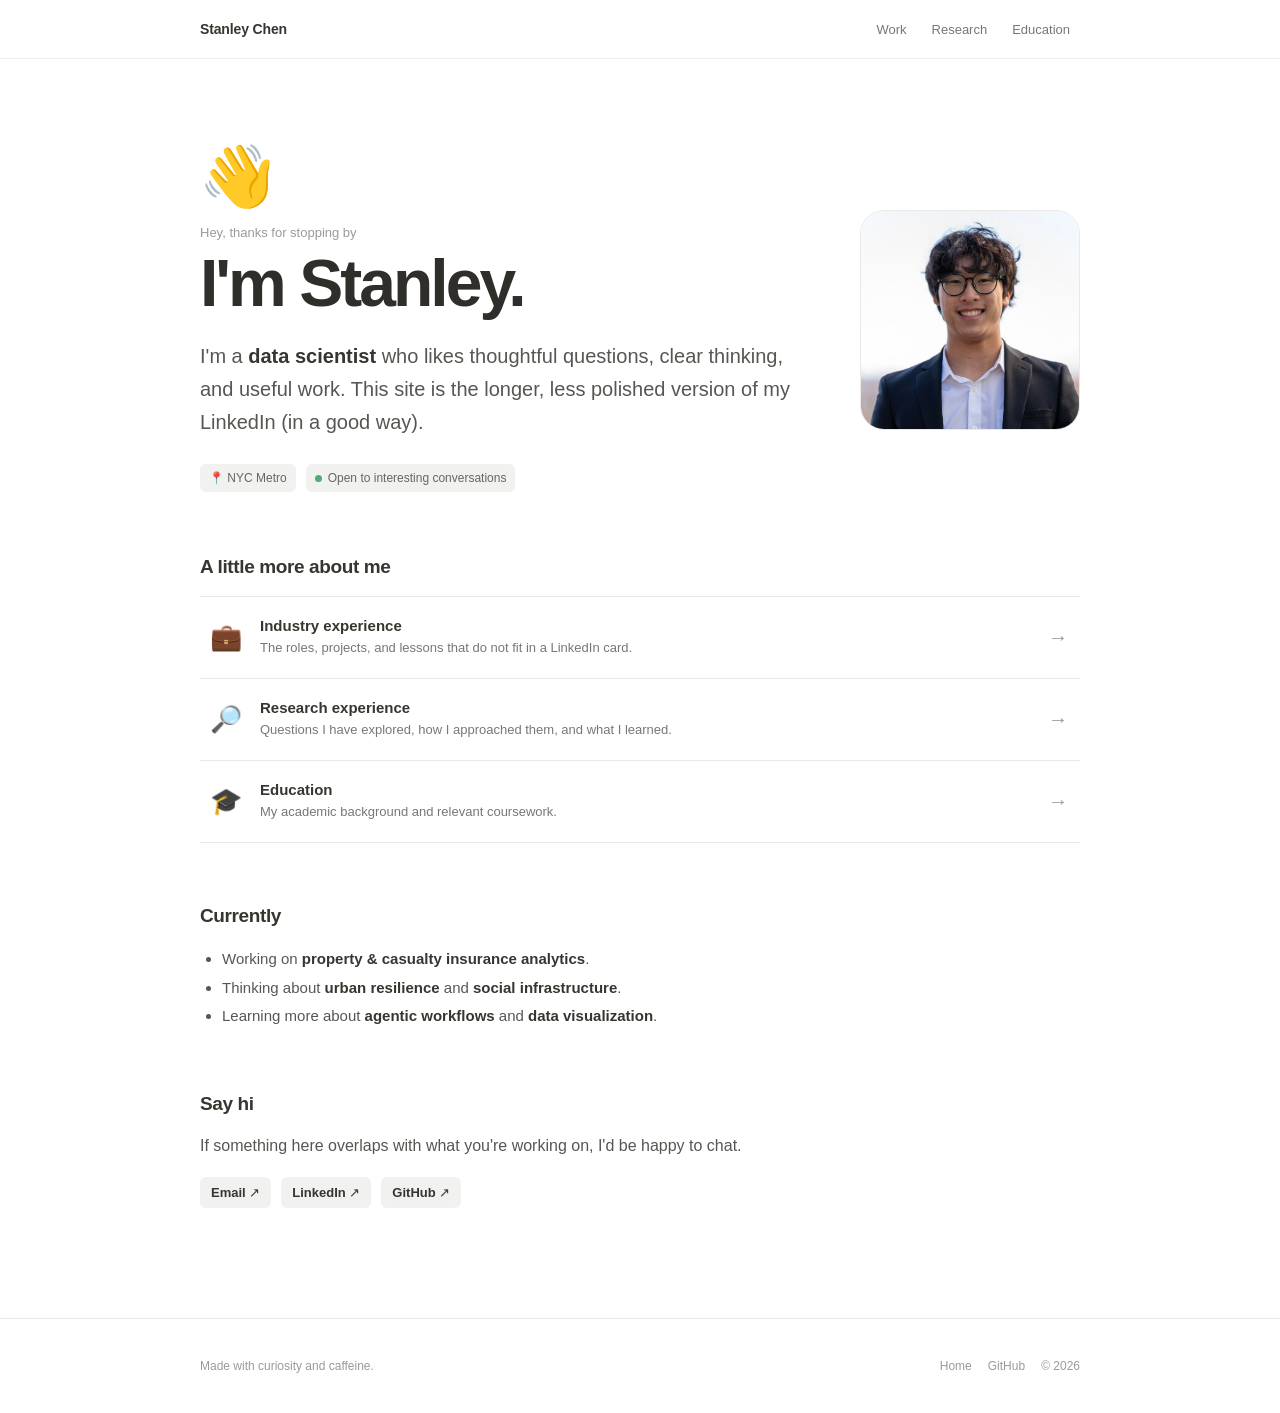
==== index.html @ 9d29af33 "Populate experience pages from CV" ====
<!doctype html>
<html lang="en">
  <head>
    <meta charset="utf-8">
    <meta name="viewport" content="width=device-width, initial-scale=1">
    <title>Stanley Chen</title>
    <meta name="description" content="The longer version of my LinkedIn: industry experience, research, education, and the context behind the highlights.">
    <meta name="robots" content="noindex, nofollow">
    <meta property="og:title" content="Stanley Chen">
    <meta property="og:description" content="Industry experience, research, education, and the context behind the highlights.">
    <meta property="og:type" content="website">
    <meta property="og:url" content="https://stanleychenusa.github.io/">
    <meta name="twitter:card" content="summary">
    <link rel="canonical" href="https://stanleychenusa.github.io/">
    <link rel="icon" href="/favicon-avatar-square.png" type="image/png">
    <link rel="stylesheet" href="/styles.css">
  </head>
  <body>
    <header class="site-header">
      <div class="page-frame header-inner">
        <a class="wordmark" href="/" aria-label="Stanley Chen, homepage">
          <span class="name">Stanley Chen</span>
        </a>
        <nav class="site-nav" aria-label="Primary navigation">
          <a href="/industry/">Work</a>
          <a href="/research/">Research</a>
          <a href="/education/">Education</a>
        </nav>
      </div>
    </header>

    <main class="doc-page page-frame">
      <section class="doc-hero home-hero" aria-labelledby="home-heading">
        <div class="home-hero-copy">
          <div class="page-emoji" aria-hidden="true">👋</div>
          <p class="doc-kicker">Hey, thanks for stopping by</p>
          <h1 id="home-heading">I'm Stanley.</h1>
          <p class="doc-lede">
            I'm a <strong>data scientist</strong> who likes thoughtful questions,
            clear thinking, and useful work. This site is the longer, less polished
            version of my LinkedIn (in a good way).
          </p>
          <div class="quick-facts" aria-label="Quick facts">
            <span>📍 NYC Metro</span>
            <span class="status-dot">Open to interesting conversations</span>
          </div>
        </div>
        <img class="profile-photo" src="/profile.jpg" alt="Portrait of Stanley Chen" width="440" height="440" fetchpriority="high">
      </section>

      <section class="doc-section" aria-labelledby="explore-heading">
        <h2 id="explore-heading">A little more about me</h2>
        <div class="page-list">
          <a class="page-list-item" href="/industry/">
            <span class="list-emoji" aria-hidden="true">💼</span>
            <span class="list-copy">
              <strong>Industry experience</strong>
              <small>The roles, projects, and lessons that do not fit in a LinkedIn card.</small>
            </span>
            <span class="arrow" aria-hidden="true">→</span>
          </a>
          <a class="page-list-item" href="/research/">
            <span class="list-emoji" aria-hidden="true">🔎</span>
            <span class="list-copy">
              <strong>Research experience</strong>
              <small>Questions I have explored, how I approached them, and what I learned.</small>
            </span>
            <span class="arrow" aria-hidden="true">→</span>
          </a>
          <a class="page-list-item" href="/education/">
            <span class="list-emoji" aria-hidden="true">🎓</span>
            <span class="list-copy">
              <strong>Education</strong>
              <small>My academic background and relevant coursework.</small>
            </span>
            <span class="arrow" aria-hidden="true">→</span>
          </a>
        </div>
      </section>

      <section class="doc-section currently" aria-labelledby="currently-heading">
        <h2 id="currently-heading">Currently</h2>
        <ul>
          <li>Working on <strong>property &amp; casualty insurance analytics</strong>.</li>
          <li>Thinking about <strong>urban resilience</strong> and <strong>social infrastructure</strong>.</li>
          <li>Learning more about <strong>agentic workflows</strong> and <strong>data visualization</strong>.</li>
        </ul>
      </section>

      <section class="doc-section say-hi" aria-labelledby="contact-heading">
        <h2 id="contact-heading">Say hi</h2>
        <p>If something here overlaps with what you're working on, I'd be happy to chat.</p>
        <div class="contact-links">
          <a href="mailto:syc33@cornell.edu">Email ↗</a>
          <a href="https://www.linkedin.com/in/stanleychenusa/" target="_blank" rel="noreferrer">LinkedIn ↗</a>
          <a href="https://github.com/stanleychenusa" target="_blank" rel="noreferrer">GitHub ↗</a>
        </div>
      </section>
    </main>

    <footer class="site-footer">
      <div class="page-frame footer-inner">
        <p>Made with curiosity and caffeine.</p>
        <div class="footer-links">
          <a href="/">Home</a>
          <a href="https://github.com/stanleychenusa">GitHub</a>
          <span>© 2026</span>
        </div>
      </div>
    </footer>
  </body>
</html>
---- styles.css ----
:root {
  color-scheme: light;
  --ink: #37352f;
  --muted: #787774;
  --faint: #9b9a97;
  --line: #e9e9e7;
  --surface: #f7f7f5;
  --surface-strong: #f1f1ef;
  --link: #315c9b;
  --page: #ffffff;
}

* {
  box-sizing: border-box;
}

html {
  scroll-behavior: smooth;
}

body {
  margin: 0;
  background: var(--page);
  color: var(--ink);
  font-family: ui-sans-serif, -apple-system, BlinkMacSystemFont, "Segoe UI", sans-serif;
  -webkit-font-smoothing: antialiased;
}

a {
  color: inherit;
  text-decoration: none;
}

a:focus-visible {
  outline: 2px solid #5b8def;
  outline-offset: 4px;
  border-radius: 4px;
}

::selection {
  background: #d9e8ff;
}

.page-frame {
  width: min(880px, calc(100% - 48px));
  margin-inline: auto;
}

.site-header {
  position: sticky;
  top: 0;
  z-index: 10;
  border-bottom: 1px solid #eeeeec;
  background: rgb(255 255 255 / 92%);
  backdrop-filter: blur(12px);
}

.header-inner {
  min-height: 58px;
  display: flex;
  align-items: center;
  justify-content: space-between;
  gap: 24px;
}

.wordmark {
  display: inline-flex;
  align-items: center;
  gap: 9px;
  font-size: 14px;
  font-weight: 650;
  letter-spacing: -0.01em;
}

.site-nav {
  display: flex;
  align-items: center;
  gap: 5px;
}

.site-nav a {
  padding: 6px 10px;
  border-radius: 6px;
  color: var(--muted);
  font-size: 13px;
  font-weight: 500;
  transition: background 140ms ease, color 140ms ease;
}

.site-nav a:hover,
.site-nav a[aria-current="page"] {
  background: var(--surface-strong);
  color: var(--ink);
}

.doc-page {
  padding-block: 88px 110px;
}

.doc-hero,
.inner-hero {
  max-width: 760px;
}

.home-hero {
  max-width: none;
  display: grid;
  grid-template-columns: minmax(0, 1fr) 220px;
  align-items: center;
  gap: 48px;
}

.home-hero-copy {
  min-width: 0;
}

.profile-photo {
  display: block;
  width: 220px;
  height: 220px;
  aspect-ratio: 1;
  border: 1px solid var(--line);
  border-radius: 24px;
  object-fit: cover;
  object-position: 50% 43%;
}

.page-emoji {
  margin-bottom: 18px;
  font-size: 60px;
  line-height: 1;
}

.doc-kicker {
  margin: 0 0 9px;
  color: var(--faint);
  font-size: 13px;
}

.doc-hero h1,
.inner-hero h1 {
  margin: 0;
  color: #2f2e2b;
  font-size: clamp(42px, 7vw, 66px);
  font-weight: 720;
  letter-spacing: -0.045em;
  line-height: 1.05;
}

.doc-lede,
.inner-hero > p:last-child {
  max-width: 700px;
  margin: 22px 0 0;
  color: #575652;
  font-size: clamp(17px, 2.2vw, 20px);
  line-height: 1.65;
}

.doc-lede strong {
  color: var(--ink);
  font-weight: 650;
}

.quick-facts {
  display: flex;
  flex-wrap: wrap;
  align-items: center;
  gap: 10px;
  margin-top: 25px;
}

.quick-facts span {
  display: inline-flex;
  align-items: center;
  gap: 6px;
  min-height: 28px;
  padding-inline: 9px;
  border-radius: 6px;
  background: var(--surface-strong);
  color: #676663;
  font-size: 12px;
}

.status-dot::before {
  content: "";
  width: 7px;
  height: 7px;
  border-radius: 50%;
  background: #4dab74;
}

.doc-callout,
.starter-note {
  display: grid;
  grid-template-columns: auto 1fr;
  gap: 13px;
  padding: 18px 20px;
  border-radius: 5px;
  background: var(--surface);
  color: #575652;
  font-size: 14px;
  line-height: 1.6;
}

.doc-callout {
  margin-block: 58px 64px;
}

.doc-callout .callout-icon,
.starter-note .callout-icon {
  font-size: 20px;
}

.doc-callout strong,
.starter-note strong {
  color: var(--ink);
}

.doc-callout p,
.starter-note p {
  margin: 2px 0 0;
}

.doc-section + .doc-section {
  margin-top: 62px;
}

.doc-hero + .doc-section {
  margin-top: 64px;
}

.doc-section h2 {
  margin: 0 0 18px;
  font-size: 19px;
  font-weight: 650;
  letter-spacing: -0.02em;
}

.page-list {
  border-top: 1px solid var(--line);
}

.page-list-item {
  display: grid;
  grid-template-columns: 38px 1fr 22px;
  align-items: center;
  gap: 12px;
  min-height: 82px;
  padding: 14px 10px;
  border-bottom: 1px solid var(--line);
  transition: background 140ms ease;
}

.page-list-item:hover {
  background: var(--surface);
}

.list-emoji {
  font-size: 26px;
}

.list-copy {
  display: grid;
  gap: 5px;
}

.list-copy strong {
  font-size: 15px;
  font-weight: 620;
}

.list-copy small {
  color: var(--muted);
  font-size: 13px;
  line-height: 1.45;
}

.arrow {
  color: var(--faint);
  font-size: 20px;
  transition: transform 140ms ease;
}

.page-list-item:hover .arrow,
.page-turn a:hover .arrow {
  transform: translateX(3px);
}

.currently ul {
  margin: 0;
  padding-left: 22px;
  color: #575652;
  font-size: 15px;
  line-height: 1.9;
}

.currently strong {
  color: var(--ink);
  font-weight: 600;
}

.say-hi p {
  max-width: 580px;
  margin: 0 0 18px;
  color: #575652;
  line-height: 1.65;
}

.contact-links {
  display: flex;
  flex-wrap: wrap;
  gap: 10px;
}

.contact-links a {
  display: inline-flex;
  align-items: center;
  gap: 7px;
  padding: 8px 11px;
  border-radius: 6px;
  background: var(--surface-strong);
  color: var(--ink);
  font-size: 13px;
  font-weight: 550;
}

.contact-links a:hover {
  background: #e8e8e5;
}

.breadcrumb-link {
  display: inline-flex;
  align-items: center;
  gap: 7px;
  margin-bottom: 54px;
  color: var(--muted);
  font-size: 14px;
}

.breadcrumb-link:hover {
  color: var(--ink);
}

.inner-hero {
  margin-bottom: 48px;
}

.starter-note {
  margin-bottom: 64px;
}

.experience-list {
  border-top: 1px solid var(--line);
}

.experience-entry {
  padding-block: 36px 40px;
  border-bottom: 1px solid var(--line);
}

.entry-heading {
  display: grid;
  grid-template-columns: minmax(0, 1fr) auto;
  align-items: start;
  gap: 24px;
}

.entry-organization {
  margin: 0 0 7px;
  color: var(--muted);
  font-size: 13px;
  line-height: 1.4;
}

.entry-heading h2 {
  margin: 0;
  font-size: clamp(20px, 3vw, 25px);
  font-weight: 660;
  letter-spacing: -0.025em;
  line-height: 1.25;
}

.entry-period {
  padding: 5px 8px;
  border-radius: 5px;
  background: var(--surface-strong);
  color: #676663;
  font-size: 11px;
  white-space: nowrap;
}

.entry-summary {
  max-width: 700px;
  margin: 18px 0 0;
  color: #575652;
  font-size: 15px;
  line-height: 1.7;
}

.course-label {
  margin: 20px 0 0;
  color: var(--muted);
  font-size: 12px;
  font-weight: 600;
  text-transform: uppercase;
  letter-spacing: 0.06em;
}

.entry-details {
  max-width: 710px;
  margin: 16px 0 0;
  padding-left: 21px;
  color: #676663;
  font-size: 14px;
  line-height: 1.75;
}

.entry-details li + li {
  margin-top: 7px;
}

.entry-tags {
  display: flex;
  flex-wrap: wrap;
  gap: 7px;
  margin-top: 20px;
}

.entry-tags span {
  padding: 4px 7px;
  border-radius: 4px;
  background: #f0f3f7;
  color: #536579;
  font-size: 11px;
}

.page-turn {
  margin-top: 72px;
}

.page-turn a {
  display: flex;
  align-items: center;
  justify-content: space-between;
  gap: 20px;
  padding: 20px;
  border: 1px solid var(--line);
  border-radius: 7px;
  font-size: 16px;
  font-weight: 620;
  transition: background 140ms ease;
}

.page-turn a:hover {
  background: var(--surface);
}

.page-turn span:first-child {
  display: grid;
  gap: 3px;
}

.page-turn small {
  color: var(--faint);
  font-size: 11px;
  font-weight: 500;
  text-transform: uppercase;
  letter-spacing: 0.08em;
}

.site-footer {
  border-top: 1px solid var(--line);
}

.footer-inner {
  min-height: 94px;
  display: flex;
  align-items: center;
  justify-content: space-between;
  gap: 24px;
  color: var(--faint);
  font-size: 12px;
}

.footer-inner p {
  margin: 0;
}

.footer-links {
  display: flex;
  align-items: center;
  gap: 16px;
}

.footer-links a:hover {
  color: var(--ink);
}

@media (max-width: 760px) {
  .home-hero {
    grid-template-columns: 1fr;
    gap: 32px;
  }

  .profile-photo {
    width: 168px;
    height: 168px;
    border-radius: 20px;
  }
}

@media (max-width: 640px) {
  .page-frame {
    width: min(100% - 32px, 880px);
  }

  .header-inner {
    min-height: 54px;
  }

  .site-nav {
    gap: 0;
  }

  .site-nav a {
    padding-inline: 8px;
    font-size: 12px;
  }

  .doc-page {
    padding-block: 64px 82px;
  }

  .page-emoji {
    font-size: 50px;
  }

  .doc-callout {
    margin-block: 44px 52px;
  }

  .entry-heading {
    grid-template-columns: 1fr;
    gap: 12px;
  }

  .entry-period {
    justify-self: start;
  }

  .footer-inner {
    align-items: flex-start;
    flex-direction: column;
    justify-content: center;
    gap: 10px;
    padding-block: 24px;
  }
}

@media (prefers-reduced-motion: reduce) {
  *,
  *::before,
  *::after {
    scroll-behavior: auto !important;
    transition: none !important;
  }
}
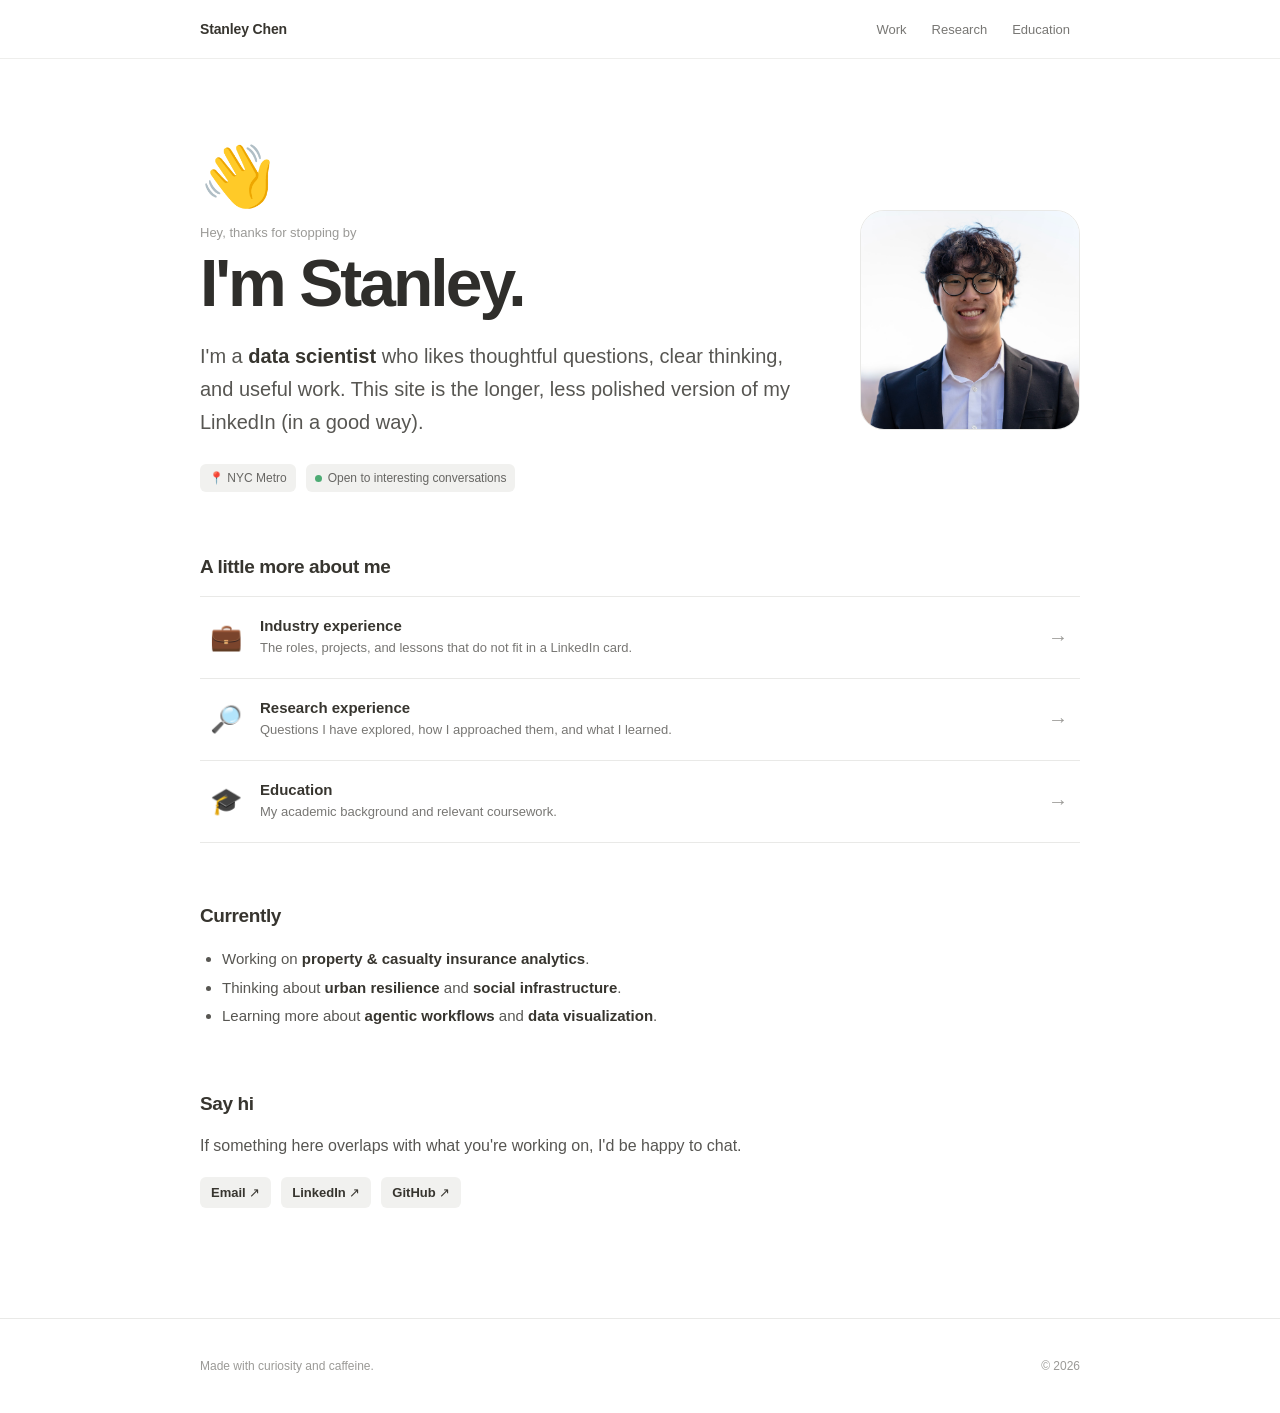
==== commit 072f4a06: "Simplify site footer" ====
--- a/index.html
+++ b/index.html
@@ -12,7 +12,7 @@
     <meta property="og:url" content="https://stanleychenusa.github.io/">
     <meta name="twitter:card" content="summary">
     <link rel="canonical" href="https://stanleychenusa.github.io/">
-    <link rel="icon" href="/favicon-avatar-square.png" type="image/png">
+    <link rel="icon" href="/favicon-avatar-transparent.png" type="image/png">
     <link rel="stylesheet" href="/styles.css">
   </head>
   <body>
@@ -101,11 +101,7 @@
     <footer class="site-footer">
       <div class="page-frame footer-inner">
         <p>Made with curiosity and caffeine.</p>
-        <div class="footer-links">
-          <a href="/">Home</a>
-          <a href="https://github.com/stanleychenusa">GitHub</a>
-          <span>© 2026</span>
-        </div>
+        <span>© 2026</span>
       </div>
     </footer>
   </body>
--- a/styles.css
+++ b/styles.css
@@ -486,16 +486,6 @@
   margin: 0;
 }
 
-.footer-links {
-  display: flex;
-  align-items: center;
-  gap: 16px;
-}
-
-.footer-links a:hover {
-  color: var(--ink);
-}
-
 @media (max-width: 760px) {
   .home-hero {
     grid-template-columns: 1fr;
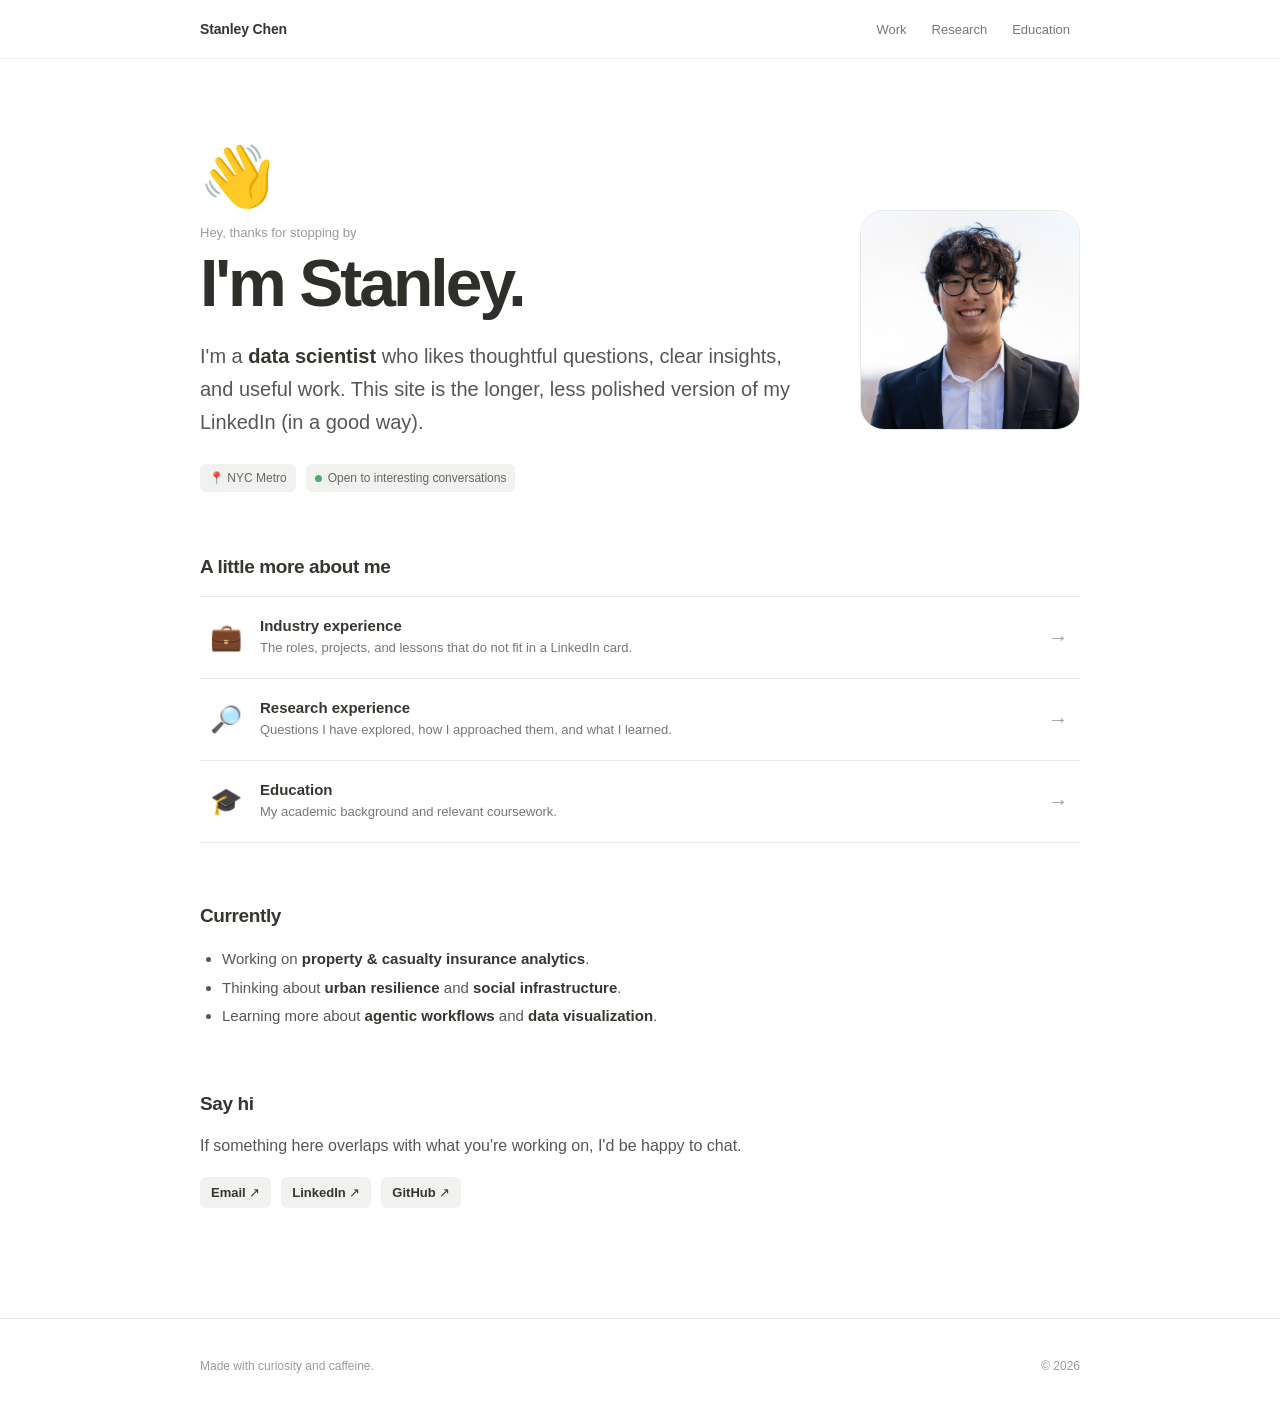
==== commit f54976d0: "Open site links in new tabs" ====
--- a/index.html
+++ b/index.html
@@ -3,6 +3,7 @@
   <head>
     <meta charset="utf-8">
     <meta name="viewport" content="width=device-width, initial-scale=1">
+    <base target="_blank">
     <title>Stanley Chen</title>
     <meta name="description" content="The longer version of my LinkedIn: industry experience, research, education, and the context behind the highlights.">
     <meta name="robots" content="noindex, nofollow">
@@ -37,7 +38,7 @@
           <h1 id="home-heading">I'm Stanley.</h1>
           <p class="doc-lede">
             I'm a <strong>data scientist</strong> who likes thoughtful questions,
-            clear thinking, and useful work. This site is the longer, less polished
+            clear insights, and useful work. This site is the longer, less polished
             version of my LinkedIn (in a good way).
           </p>
           <div class="quick-facts" aria-label="Quick facts">
--- a/styles.css
+++ b/styles.css
@@ -148,12 +148,32 @@
 }
 
 .doc-lede,
-.inner-hero > p:last-child {
+.inner-hero > p:last-child:not(.education-personal-note),
+.inner-hero > .education-intro {
   max-width: 700px;
   margin: 22px 0 0;
   color: #575652;
   font-size: clamp(17px, 2.2vw, 20px);
   line-height: 1.65;
+}
+
+.education-personal-note {
+  max-width: 700px;
+  margin: 13px 0 0;
+  color: #676663;
+  font-size: 14px;
+  line-height: 1.7;
+}
+
+.education-personal-note a {
+  color: var(--link);
+  text-decoration: underline;
+  text-decoration-color: #b7cae5;
+  text-underline-offset: 3px;
+}
+
+.education-personal-note a:hover {
+  text-decoration-color: currentColor;
 }
 
 .doc-lede strong {
@@ -365,6 +385,21 @@
   gap: 24px;
 }
 
+.entry-identity {
+  display: flex;
+  align-items: center;
+  min-width: 0;
+  gap: 12px;
+}
+
+.school-logo {
+  display: block;
+  flex: 0 0 40px;
+  width: 40px;
+  height: 40px;
+  object-fit: contain;
+}
+
 .entry-organization {
   margin: 0 0 7px;
   color: var(--muted);
@@ -395,6 +430,33 @@
   color: #575652;
   font-size: 15px;
   line-height: 1.7;
+}
+
+.degree-notes {
+  max-width: 700px;
+  margin: 18px 0 0;
+  color: #575652;
+  font-size: 15px;
+  line-height: 1.7;
+}
+
+.degree-notes p {
+  margin: 0;
+}
+
+.degree-notes p + p {
+  margin-top: 7px;
+}
+
+.degree-notes a {
+  color: var(--link);
+  text-decoration: underline;
+  text-decoration-color: #b7cae5;
+  text-underline-offset: 3px;
+}
+
+.degree-notes a:hover {
+  text-decoration-color: currentColor;
 }
 
 .course-label {
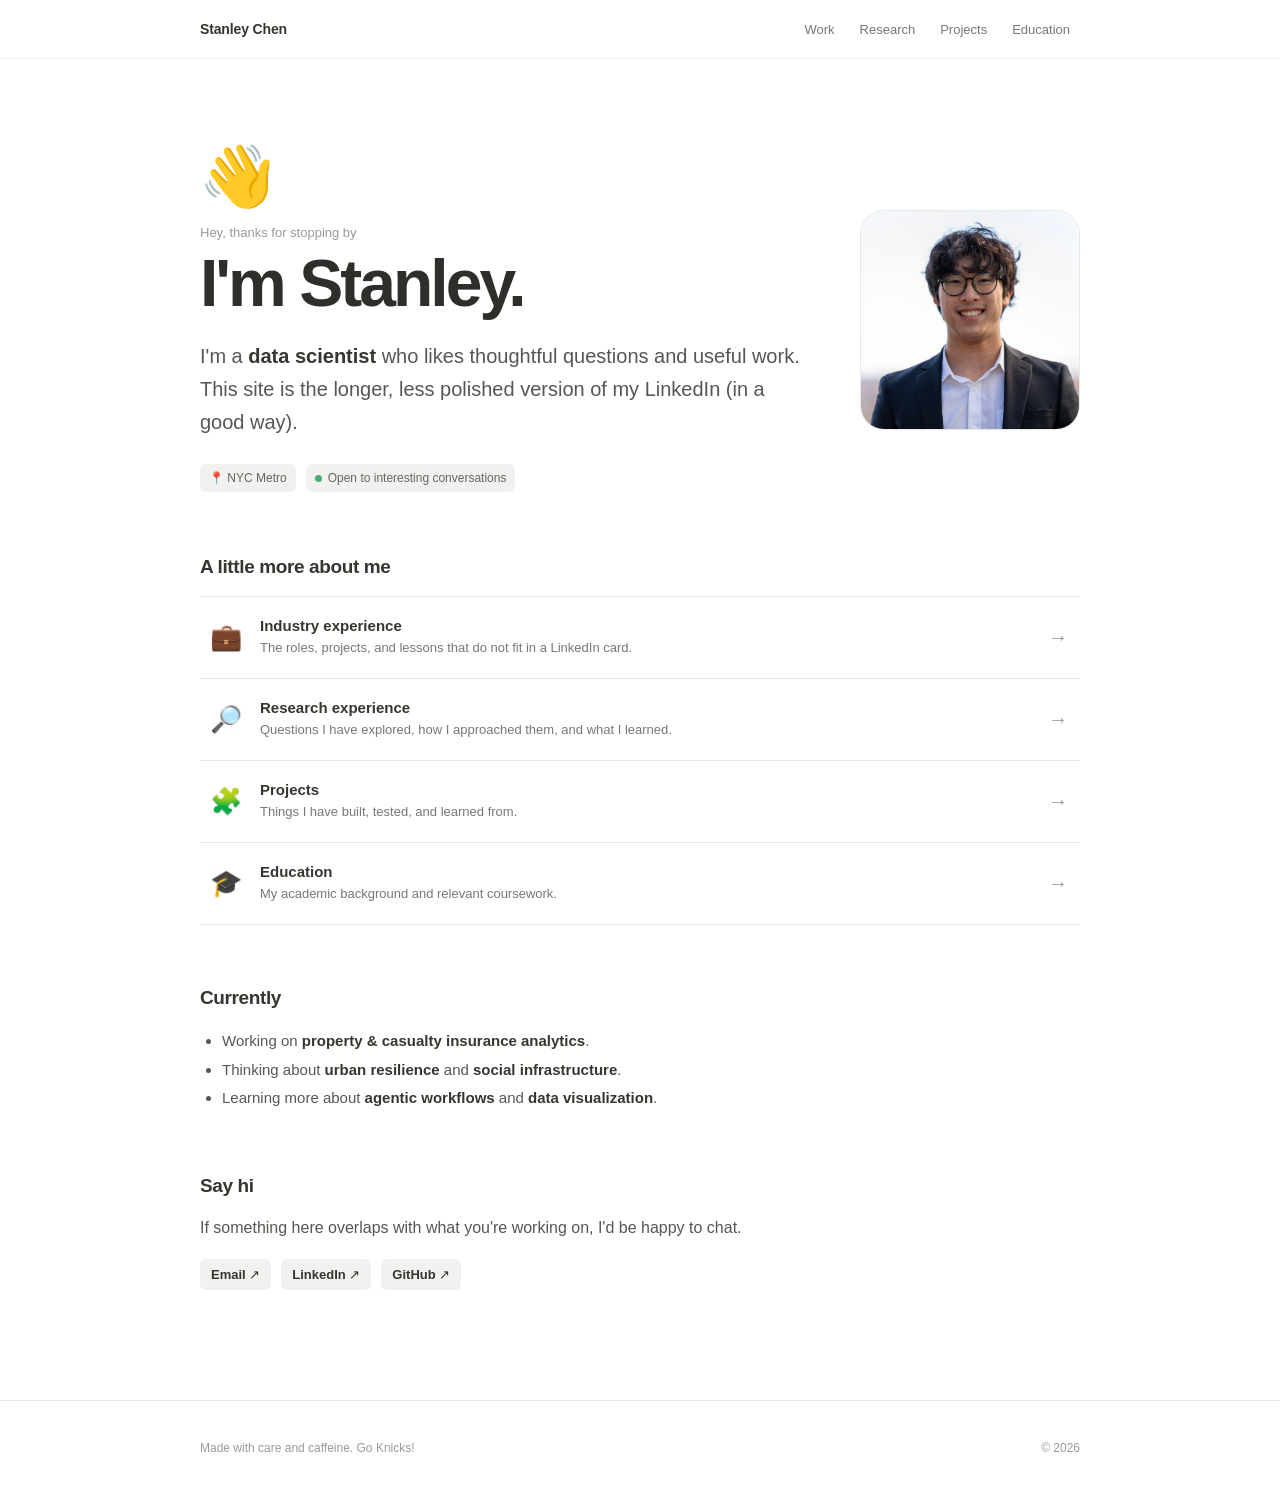
==== commit 0b394f86: "Add projects page and refine site navigation" ====
--- a/index.html
+++ b/index.html
@@ -3,7 +3,6 @@
   <head>
     <meta charset="utf-8">
     <meta name="viewport" content="width=device-width, initial-scale=1">
-    <base target="_blank">
     <title>Stanley Chen</title>
     <meta name="description" content="The longer version of my LinkedIn: industry experience, research, education, and the context behind the highlights.">
     <meta name="robots" content="noindex, nofollow">
@@ -25,6 +24,7 @@
         <nav class="site-nav" aria-label="Primary navigation">
           <a href="/industry/">Work</a>
           <a href="/research/">Research</a>
+          <a href="/projects/">Projects</a>
           <a href="/education/">Education</a>
         </nav>
       </div>
@@ -37,8 +37,8 @@
           <p class="doc-kicker">Hey, thanks for stopping by</p>
           <h1 id="home-heading">I'm Stanley.</h1>
           <p class="doc-lede">
-            I'm a <strong>data scientist</strong> who likes thoughtful questions,
-            clear insights, and useful work. This site is the longer, less polished
+            I'm a <strong>data scientist</strong> who likes thoughtful questions and useful work.
+            This site is the longer, less polished
             version of my LinkedIn (in a good way).
           </p>
           <div class="quick-facts" aria-label="Quick facts">
@@ -68,6 +68,14 @@
             </span>
             <span class="arrow" aria-hidden="true">→</span>
           </a>
+          <a class="page-list-item" href="/projects/">
+            <span class="list-emoji" aria-hidden="true">🧩</span>
+            <span class="list-copy">
+              <strong>Projects</strong>
+              <small>Things I have built, tested, and learned from.</small>
+            </span>
+            <span class="arrow" aria-hidden="true">→</span>
+          </a>
           <a class="page-list-item" href="/education/">
             <span class="list-emoji" aria-hidden="true">🎓</span>
             <span class="list-copy">
@@ -93,15 +101,15 @@
         <p>If something here overlaps with what you're working on, I'd be happy to chat.</p>
         <div class="contact-links">
           <a href="mailto:syc33@cornell.edu">Email ↗</a>
-          <a href="https://www.linkedin.com/in/stanleychenusa/" target="_blank" rel="noreferrer">LinkedIn ↗</a>
-          <a href="https://github.com/stanleychenusa" target="_blank" rel="noreferrer">GitHub ↗</a>
+          <a href="https://www.linkedin.com/in/stanleychenusa/" target="_blank" rel="noopener noreferrer">LinkedIn ↗</a>
+          <a href="https://github.com/stanleychenusa" target="_blank" rel="noopener noreferrer">GitHub ↗</a>
         </div>
       </section>
     </main>
 
     <footer class="site-footer">
       <div class="page-frame footer-inner">
-        <p>Made with curiosity and caffeine.</p>
+        <p>Made with care and caffeine. Go Knicks!</p>
         <span>© 2026</span>
       </div>
     </footer>
--- a/styles.css
+++ b/styles.css
@@ -609,6 +609,24 @@
   }
 }
 
+@media (max-width: 420px) {
+  .header-inner {
+    align-items: flex-start;
+    flex-direction: column;
+    gap: 4px;
+    padding-block: 9px;
+  }
+
+  .site-nav {
+    width: 100%;
+    justify-content: space-between;
+  }
+
+  .site-nav a {
+    padding-inline: 5px;
+  }
+}
+
 @media (prefers-reduced-motion: reduce) {
   *,
   *::before,
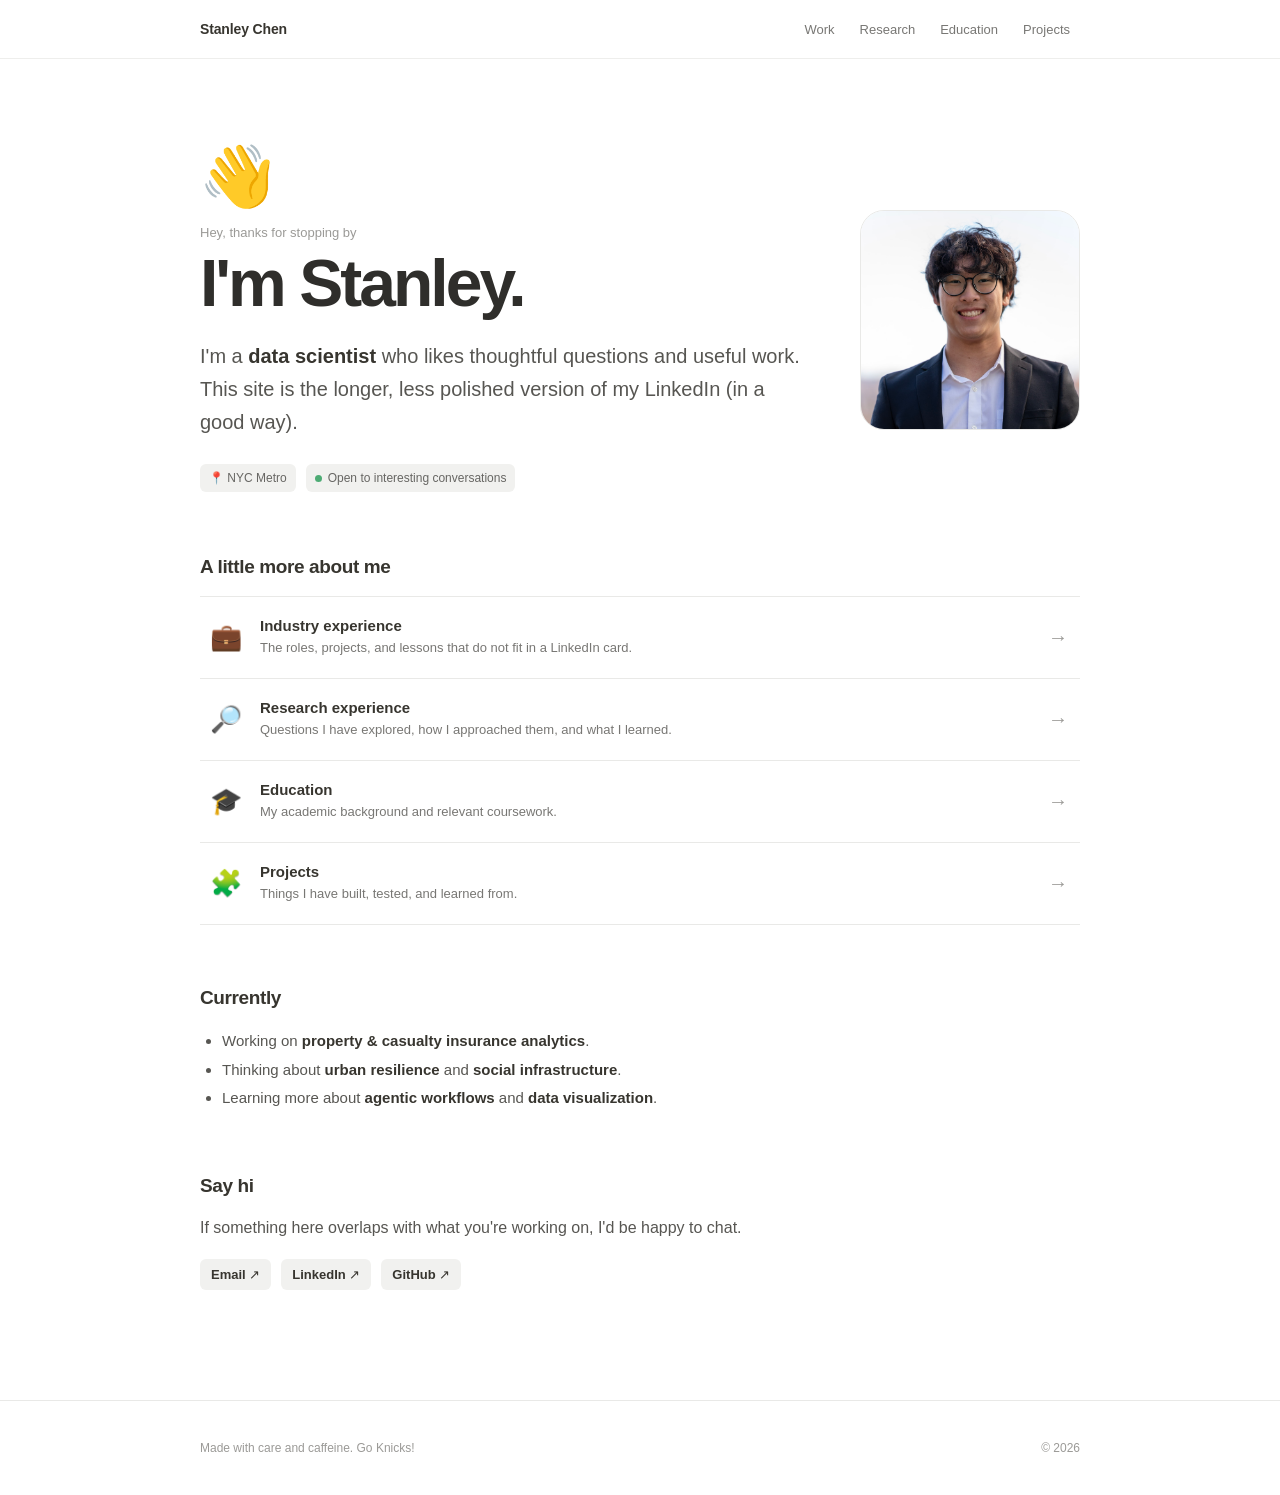
==== commit a83dc981: "Polish work timeline and portfolio navigation" ====
--- a/index.html
+++ b/index.html
@@ -24,8 +24,8 @@
         <nav class="site-nav" aria-label="Primary navigation">
           <a href="/industry/">Work</a>
           <a href="/research/">Research</a>
+          <a href="/education/">Education</a>
           <a href="/projects/">Projects</a>
-          <a href="/education/">Education</a>
         </nav>
       </div>
     </header>
@@ -68,19 +68,19 @@
             </span>
             <span class="arrow" aria-hidden="true">→</span>
           </a>
+          <a class="page-list-item" href="/education/">
+            <span class="list-emoji" aria-hidden="true">🎓</span>
+            <span class="list-copy">
+              <strong>Education</strong>
+              <small>My academic background and relevant coursework.</small>
+            </span>
+            <span class="arrow" aria-hidden="true">→</span>
+          </a>
           <a class="page-list-item" href="/projects/">
             <span class="list-emoji" aria-hidden="true">🧩</span>
             <span class="list-copy">
               <strong>Projects</strong>
               <small>Things I have built, tested, and learned from.</small>
-            </span>
-            <span class="arrow" aria-hidden="true">→</span>
-          </a>
-          <a class="page-list-item" href="/education/">
-            <span class="list-emoji" aria-hidden="true">🎓</span>
-            <span class="list-copy">
-              <strong>Education</strong>
-              <small>My academic background and relevant coursework.</small>
             </span>
             <span class="arrow" aria-hidden="true">→</span>
           </a>
--- a/styles.css
+++ b/styles.css
@@ -174,6 +174,29 @@
 
 .education-personal-note a:hover {
   text-decoration-color: currentColor;
+}
+
+.education-personal-note .projects-cta {
+  display: inline-flex;
+  align-items: center;
+  gap: 7px;
+  margin-left: 4px;
+  padding: 7px 10px;
+  border: 1px solid var(--ink);
+  border-radius: 7px;
+  background: var(--ink);
+  box-shadow: 0 1px 2px rgb(15 15 15 / 18%);
+  color: #ffffff;
+  font-weight: 600;
+  line-height: 1;
+  text-decoration: none;
+  transition: background 140ms ease, transform 140ms ease;
+}
+
+.education-personal-note .projects-cta:hover {
+  background: #4b4943;
+  text-decoration: none;
+  transform: translateY(-1px);
 }
 
 .doc-lede strong {
@@ -365,17 +388,68 @@
   margin-bottom: 48px;
 }
 
+.career-timeline {
+  margin: -6px 0 0;
+}
+
+.timeline-scroll {
+  overflow-x: auto;
+  padding-block: 16px 8px;
+  border-block: 1px solid var(--line);
+  scrollbar-color: #d7d7d3 transparent;
+  scrollbar-width: thin;
+}
+
+.timeline-graphic {
+  display: block;
+  width: 100%;
+  min-width: 760px;
+  height: auto;
+}
+
+.timeline-link {
+  cursor: pointer;
+  transition: opacity 150ms ease;
+}
+
+.timeline-link:hover {
+  opacity: 0.72;
+}
+
+.timeline-link:hover .timeline-link-label,
+.timeline-link:focus-visible .timeline-link-label {
+  text-decoration: underline;
+  text-underline-offset: 3px;
+}
+
+.timeline-link:focus-visible {
+  outline: none;
+}
+
+.timeline-link:focus-visible circle,
+.timeline-link:focus-visible path {
+  stroke: #e6535a;
+}
+
 .starter-note {
   margin-bottom: 64px;
 }
 
 .experience-list {
   border-top: 1px solid var(--line);
+}
+
+.work-experience-list {
+  border-top: 0;
 }
 
 .experience-entry {
   padding-block: 36px 40px;
   border-bottom: 1px solid var(--line);
+}
+
+.experience-entry[id] {
+  scroll-margin-top: 96px;
 }
 
 .entry-heading {
@@ -392,7 +466,8 @@
   gap: 12px;
 }
 
-.school-logo {
+.school-logo,
+.company-logo {
   display: block;
   flex: 0 0 40px;
   width: 40px;
@@ -591,6 +666,12 @@
     margin-block: 44px 52px;
   }
 
+  .timeline-scroll {
+    margin-inline: -16px;
+    padding-inline: 16px;
+    scroll-snap-type: x proximity;
+  }
+
   .entry-heading {
     grid-template-columns: 1fr;
     gap: 12px;
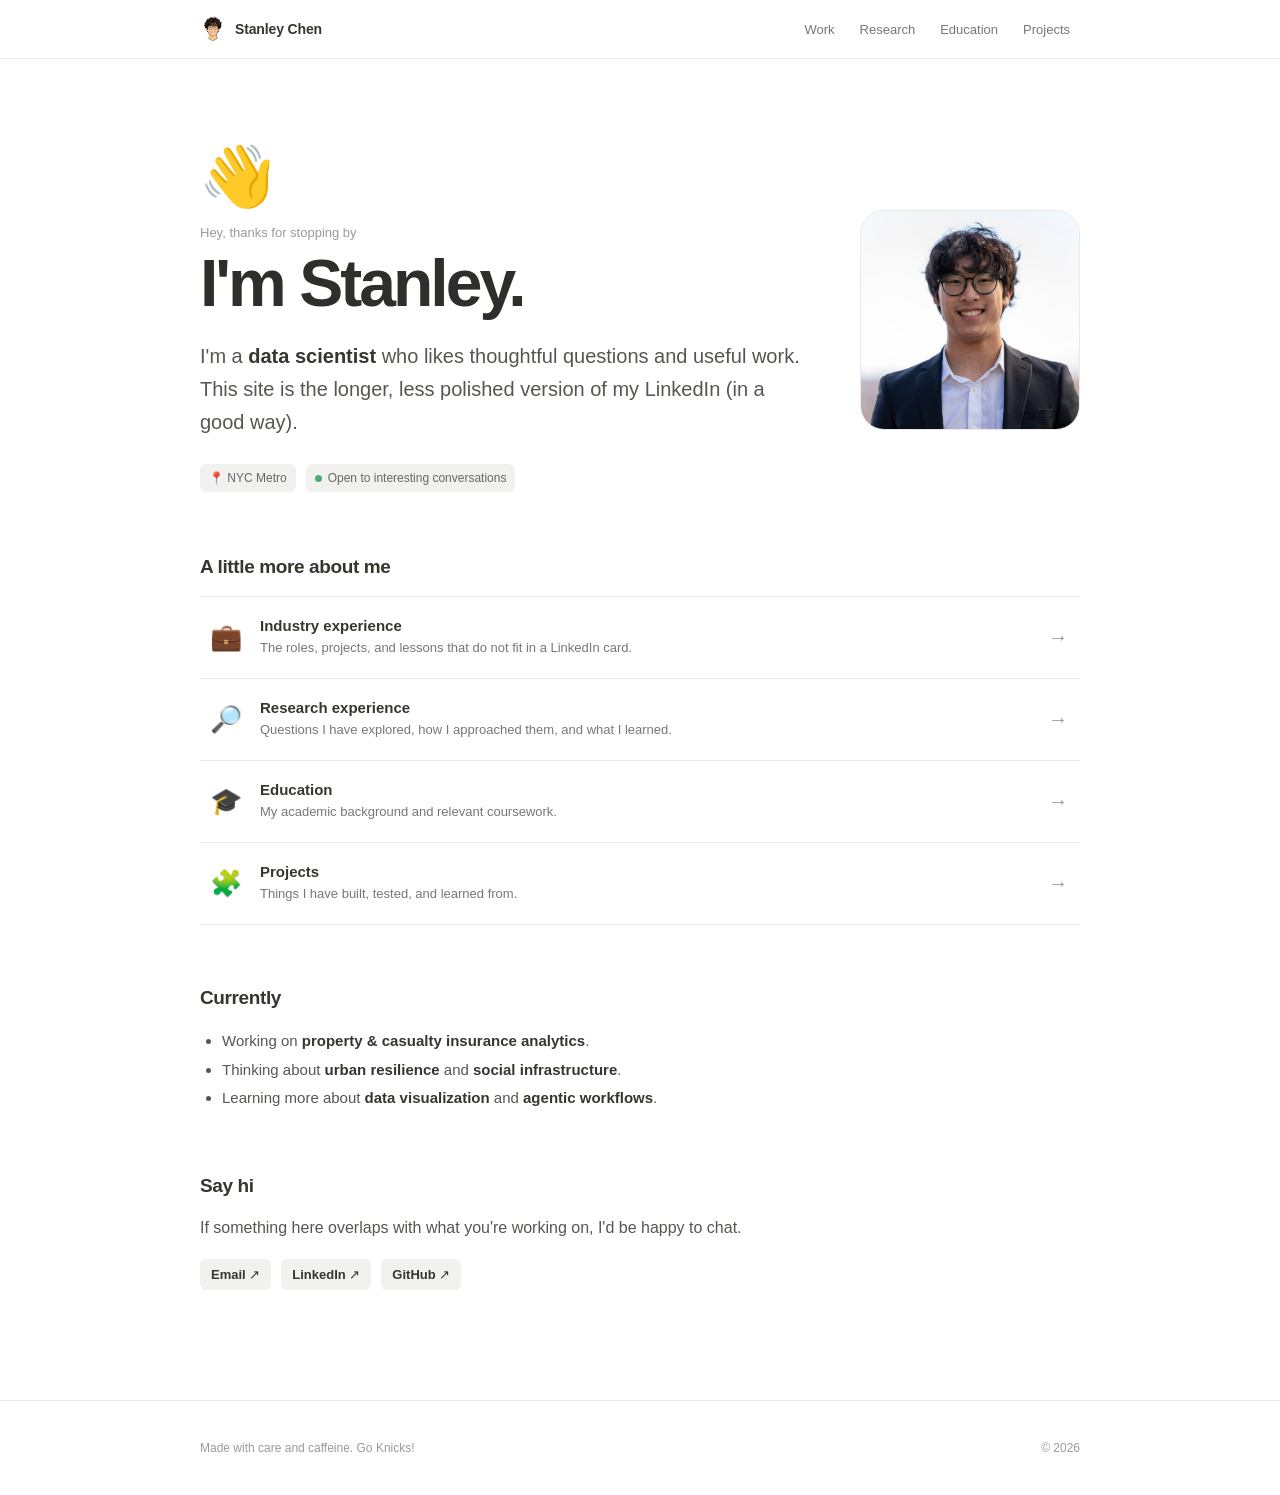
==== commit a0bc3d29: "Update work tags and shared site header" ====
--- a/index.html
+++ b/index.html
@@ -19,6 +19,7 @@
     <header class="site-header">
       <div class="page-frame header-inner">
         <a class="wordmark" href="/" aria-label="Stanley Chen, homepage">
+          <img class="wordmark-icon" src="/favicon-avatar-transparent.png" alt="" width="26" height="26" aria-hidden="true">
           <span class="name">Stanley Chen</span>
         </a>
         <nav class="site-nav" aria-label="Primary navigation">
@@ -92,7 +93,7 @@
         <ul>
           <li>Working on <strong>property &amp; casualty insurance analytics</strong>.</li>
           <li>Thinking about <strong>urban resilience</strong> and <strong>social infrastructure</strong>.</li>
-          <li>Learning more about <strong>agentic workflows</strong> and <strong>data visualization</strong>.</li>
+          <li>Learning more about <strong>data visualization</strong> and <strong>agentic workflows</strong>.</li>
         </ul>
       </section>
 
--- a/styles.css
+++ b/styles.css
@@ -72,6 +72,13 @@
   letter-spacing: -0.01em;
 }
 
+.wordmark-icon {
+  width: 26px;
+  height: 26px;
+  flex: 0 0 auto;
+  object-fit: contain;
+}
+
 .site-nav {
   display: flex;
   align-items: center;
@@ -182,11 +189,10 @@
   gap: 7px;
   margin-left: 4px;
   padding: 7px 10px;
-  border: 1px solid var(--ink);
+  border: 1px solid var(--line);
   border-radius: 7px;
-  background: var(--ink);
-  box-shadow: 0 1px 2px rgb(15 15 15 / 18%);
-  color: #ffffff;
+  background: #ffffff;
+  color: var(--ink);
   font-weight: 600;
   line-height: 1;
   text-decoration: none;
@@ -194,7 +200,7 @@
 }
 
 .education-personal-note .projects-cta:hover {
-  background: #4b4943;
+  background: var(--surface);
   text-decoration: none;
   transform: translateY(-1px);
 }
@@ -507,6 +513,17 @@
   line-height: 1.7;
 }
 
+.entry-summary a {
+  color: var(--link);
+  text-decoration: underline;
+  text-decoration-color: #b7cae5;
+  text-underline-offset: 3px;
+}
+
+.entry-summary a:hover {
+  text-decoration-color: currentColor;
+}
+
 .degree-notes {
   max-width: 700px;
   margin: 18px 0 0;
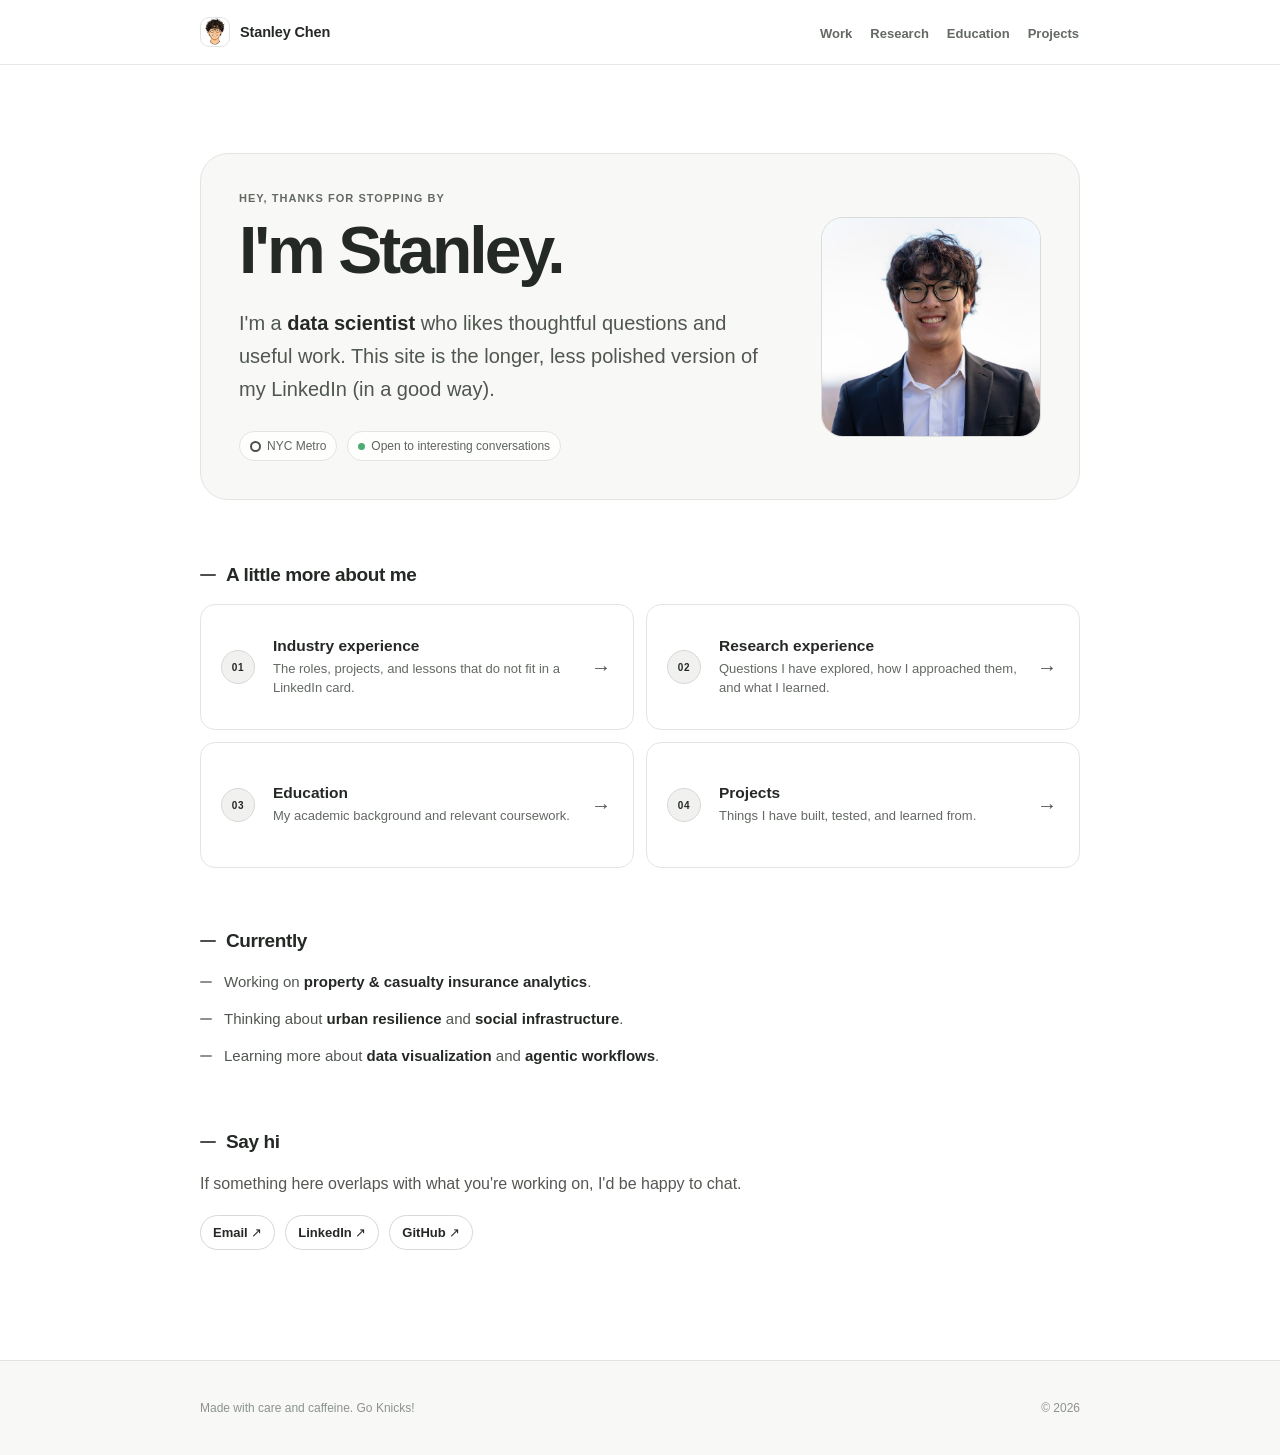
==== commit 5d813d7f: "Refine site visual design" ====
--- a/index.html
+++ b/index.html
@@ -13,7 +13,7 @@
     <meta name="twitter:card" content="summary">
     <link rel="canonical" href="https://stanleychenusa.github.io/">
     <link rel="icon" href="/favicon-avatar-transparent.png" type="image/png">
-    <link rel="stylesheet" href="/styles.css">
+    <link rel="stylesheet" href="/styles.css?v=20260902-flat2">
   </head>
   <body>
     <header class="site-header">
@@ -34,7 +34,6 @@
     <main class="doc-page page-frame">
       <section class="doc-hero home-hero" aria-labelledby="home-heading">
         <div class="home-hero-copy">
-          <div class="page-emoji" aria-hidden="true">👋</div>
           <p class="doc-kicker">Hey, thanks for stopping by</p>
           <h1 id="home-heading">I'm Stanley.</h1>
           <p class="doc-lede">
@@ -43,7 +42,7 @@
             version of my LinkedIn (in a good way).
           </p>
           <div class="quick-facts" aria-label="Quick facts">
-            <span>📍 NYC Metro</span>
+            <span class="location-tag">NYC Metro</span>
             <span class="status-dot">Open to interesting conversations</span>
           </div>
         </div>
@@ -54,7 +53,7 @@
         <h2 id="explore-heading">A little more about me</h2>
         <div class="page-list">
           <a class="page-list-item" href="/industry/">
-            <span class="list-emoji" aria-hidden="true">💼</span>
+            <span class="list-index" aria-hidden="true">01</span>
             <span class="list-copy">
               <strong>Industry experience</strong>
               <small>The roles, projects, and lessons that do not fit in a LinkedIn card.</small>
@@ -62,7 +61,7 @@
             <span class="arrow" aria-hidden="true">→</span>
           </a>
           <a class="page-list-item" href="/research/">
-            <span class="list-emoji" aria-hidden="true">🔎</span>
+            <span class="list-index" aria-hidden="true">02</span>
             <span class="list-copy">
               <strong>Research experience</strong>
               <small>Questions I have explored, how I approached them, and what I learned.</small>
@@ -70,7 +69,7 @@
             <span class="arrow" aria-hidden="true">→</span>
           </a>
           <a class="page-list-item" href="/education/">
-            <span class="list-emoji" aria-hidden="true">🎓</span>
+            <span class="list-index" aria-hidden="true">03</span>
             <span class="list-copy">
               <strong>Education</strong>
               <small>My academic background and relevant coursework.</small>
@@ -78,7 +77,7 @@
             <span class="arrow" aria-hidden="true">→</span>
           </a>
           <a class="page-list-item" href="/projects/">
-            <span class="list-emoji" aria-hidden="true">🧩</span>
+            <span class="list-index" aria-hidden="true">04</span>
             <span class="list-copy">
               <strong>Projects</strong>
               <small>Things I have built, tested, and learned from.</small>
--- a/styles.css
+++ b/styles.css
@@ -1,12 +1,17 @@
 :root {
   color-scheme: light;
-  --ink: #37352f;
-  --muted: #787774;
-  --faint: #9b9a97;
-  --line: #e9e9e7;
-  --surface: #f7f7f5;
-  --surface-strong: #f1f1ef;
-  --link: #315c9b;
+  --ink: #252925;
+  --muted: #636963;
+  --faint: #8c938d;
+  --line: #e3e5e2;
+  --surface: #f8f8f7;
+  --surface-strong: #f1f2f0;
+  --link: #3f433f;
+  --accent: #4c514c;
+  --accent-dark: #252925;
+  --accent-soft: #f1f2f0;
+  --accent-line: #d6d9d5;
+  --warm: #e6535a;
   --page: #ffffff;
 }
 
@@ -32,13 +37,13 @@
 }
 
 a:focus-visible {
-  outline: 2px solid #5b8def;
+  outline: 2px solid var(--accent);
   outline-offset: 4px;
   border-radius: 4px;
 }
 
 ::selection {
-  background: #d9e8ff;
+  background: #e6e8e5;
 }
 
 .page-frame {
@@ -50,13 +55,12 @@
   position: sticky;
   top: 0;
   z-index: 10;
-  border-bottom: 1px solid #eeeeec;
-  background: rgb(255 255 255 / 92%);
-  backdrop-filter: blur(12px);
+  border-bottom: 1px solid rgb(225 231 227 / 90%);
+  background: #ffffff;
 }
 
 .header-inner {
-  min-height: 58px;
+  min-height: 64px;
   display: flex;
   align-items: center;
   justify-content: space-between;
@@ -66,38 +70,61 @@
 .wordmark {
   display: inline-flex;
   align-items: center;
-  gap: 9px;
-  font-size: 14px;
-  font-weight: 650;
+  gap: 10px;
+  font-size: 14.5px;
+  font-weight: 680;
   letter-spacing: -0.01em;
 }
 
 .wordmark-icon {
-  width: 26px;
-  height: 26px;
+  width: 30px;
+  height: 30px;
   flex: 0 0 auto;
+  border: 1px solid var(--line);
+  border-radius: 9px;
+  background: #ffffff;
   object-fit: contain;
 }
 
 .site-nav {
   display: flex;
   align-items: center;
-  gap: 5px;
+  gap: 16px;
 }
 
 .site-nav a {
-  padding: 6px 10px;
-  border-radius: 6px;
+  position: relative;
+  padding: 23px 1px 21px;
   color: var(--muted);
   font-size: 13px;
-  font-weight: 500;
+  font-weight: 560;
   transition: background 140ms ease, color 140ms ease;
+}
+
+.site-nav a::after {
+  position: absolute;
+  right: 0;
+  bottom: -1px;
+  left: 0;
+  height: 2px;
+  border-radius: 999px 999px 0 0;
+  background: var(--accent);
+  content: "";
+  opacity: 0;
+  transform: scaleX(0.55);
+  transition: opacity 140ms ease, transform 140ms ease;
 }
 
 .site-nav a:hover,
 .site-nav a[aria-current="page"] {
-  background: var(--surface-strong);
-  color: var(--ink);
+  background: transparent;
+  color: var(--accent-dark);
+}
+
+.site-nav a:hover::after,
+.site-nav a[aria-current="page"]::after {
+  opacity: 1;
+  transform: scaleX(1);
 }
 
 .doc-page {
@@ -110,11 +137,16 @@
 }
 
 .home-hero {
+  position: relative;
   max-width: none;
   display: grid;
   grid-template-columns: minmax(0, 1fr) 220px;
   align-items: center;
   gap: 48px;
+  padding: 38px;
+  border: 1px solid var(--line);
+  border-radius: 28px;
+  background: var(--surface);
 }
 
 .home-hero-copy {
@@ -126,28 +158,26 @@
   width: 220px;
   height: 220px;
   aspect-ratio: 1;
-  border: 1px solid var(--line);
-  border-radius: 24px;
+  border: 1px solid #d9dcda;
+  border-radius: 22px;
   object-fit: cover;
   object-position: 50% 43%;
 }
 
-.page-emoji {
-  margin-bottom: 18px;
-  font-size: 60px;
-  line-height: 1;
-}
-
 .doc-kicker {
-  margin: 0 0 9px;
-  color: var(--faint);
-  font-size: 13px;
+  display: block;
+  margin: 0 0 12px;
+  color: var(--muted);
+  font-size: 11px;
+  font-weight: 720;
+  letter-spacing: 0.095em;
+  text-transform: uppercase;
 }
 
 .doc-hero h1,
 .inner-hero h1 {
   margin: 0;
-  color: #2f2e2b;
+  color: var(--ink);
   font-size: clamp(42px, 7vw, 66px);
   font-weight: 720;
   letter-spacing: -0.045em;
@@ -159,7 +189,7 @@
 .inner-hero > .education-intro {
   max-width: 700px;
   margin: 22px 0 0;
-  color: #575652;
+  color: #505650;
   font-size: clamp(17px, 2.2vw, 20px);
   line-height: 1.65;
 }
@@ -175,7 +205,7 @@
 .education-personal-note a {
   color: var(--link);
   text-decoration: underline;
-  text-decoration-color: #b7cae5;
+  text-decoration-color: #c5c9c5;
   text-underline-offset: 3px;
 }
 
@@ -189,10 +219,10 @@
   gap: 7px;
   margin-left: 4px;
   padding: 7px 10px;
-  border: 1px solid var(--line);
-  border-radius: 7px;
+  border: 1px solid var(--accent-line);
+  border-radius: 999px;
   background: #ffffff;
-  color: var(--ink);
+  color: var(--accent-dark);
   font-weight: 600;
   line-height: 1;
   text-decoration: none;
@@ -200,9 +230,8 @@
 }
 
 .education-personal-note .projects-cta:hover {
-  background: var(--surface);
+  background: var(--accent-soft);
   text-decoration: none;
-  transform: translateY(-1px);
 }
 
 .doc-lede strong {
@@ -222,12 +251,21 @@
   display: inline-flex;
   align-items: center;
   gap: 6px;
-  min-height: 28px;
-  padding-inline: 9px;
-  border-radius: 6px;
-  background: var(--surface-strong);
-  color: #676663;
+  min-height: 30px;
+  padding-inline: 10px;
+  border: 1px solid var(--line);
+  border-radius: 999px;
+  background: rgb(255 255 255 / 82%);
+  color: #5d645e;
   font-size: 12px;
+}
+
+.location-tag::before {
+  width: 7px;
+  height: 7px;
+  border: 2px solid var(--accent);
+  border-radius: 50%;
+  content: "";
 }
 
 .status-dot::before {
@@ -240,24 +278,38 @@
 
 .doc-callout,
 .starter-note {
+  position: relative;
   display: grid;
-  grid-template-columns: auto 1fr;
-  gap: 13px;
-  padding: 18px 20px;
-  border-radius: 5px;
+  grid-template-columns: 1fr;
+  gap: 0;
+  overflow: hidden;
+  padding: 20px 22px 20px 26px;
+  border: 1px solid var(--accent-line);
+  border-radius: 14px;
   background: var(--surface);
-  color: #575652;
+  color: #505650;
   font-size: 14px;
   line-height: 1.6;
 }
 
+.doc-callout::before,
+.starter-note::before {
+  position: absolute;
+  top: 0;
+  bottom: 0;
+  left: 0;
+  width: 4px;
+  background: var(--accent);
+  content: "";
+}
+
 .doc-callout {
   margin-block: 58px 64px;
 }
 
 .doc-callout .callout-icon,
 .starter-note .callout-icon {
-  font-size: 20px;
+  display: none;
 }
 
 .doc-callout strong,
@@ -279,33 +331,59 @@
 }
 
 .doc-section h2 {
+  display: flex;
+  align-items: center;
+  gap: 10px;
   margin: 0 0 18px;
   font-size: 19px;
-  font-weight: 650;
+  font-weight: 680;
   letter-spacing: -0.02em;
 }
 
+.doc-section h2::before {
+  width: 16px;
+  height: 2px;
+  border-radius: 999px;
+  background: var(--accent);
+  content: "";
+}
+
 .page-list {
-  border-top: 1px solid var(--line);
+  display: grid;
+  grid-template-columns: repeat(2, minmax(0, 1fr));
+  gap: 12px;
 }
 
 .page-list-item {
   display: grid;
   grid-template-columns: 38px 1fr 22px;
   align-items: center;
-  gap: 12px;
-  min-height: 82px;
-  padding: 14px 10px;
-  border-bottom: 1px solid var(--line);
-  transition: background 140ms ease;
+  gap: 14px;
+  min-height: 126px;
+  padding: 20px;
+  border: 1px solid var(--line);
+  border-radius: 15px;
+  background: rgb(255 255 255 / 84%);
+  transition: background 140ms ease, border-color 140ms ease;
 }
 
 .page-list-item:hover {
+  border-color: var(--accent-line);
   background: var(--surface);
 }
 
-.list-emoji {
-  font-size: 26px;
+.list-index {
+  display: inline-grid;
+  width: 34px;
+  height: 34px;
+  place-items: center;
+  border: 1px solid var(--accent-line);
+  border-radius: 50%;
+  background: var(--accent-soft);
+  color: var(--accent-dark);
+  font-size: 10px;
+  font-weight: 750;
+  letter-spacing: 0.06em;
 }
 
 .list-copy {
@@ -314,8 +392,9 @@
 }
 
 .list-copy strong {
-  font-size: 15px;
-  font-weight: 620;
+  color: var(--ink);
+  font-size: 15.5px;
+  font-weight: 670;
 }
 
 .list-copy small {
@@ -325,7 +404,7 @@
 }
 
 .arrow {
-  color: var(--faint);
+  color: var(--accent);
   font-size: 20px;
   transition: transform 140ms ease;
 }
@@ -336,11 +415,30 @@
 }
 
 .currently ul {
+  display: grid;
+  gap: 12px;
   margin: 0;
-  padding-left: 22px;
-  color: #575652;
+  padding: 0;
+  color: #505650;
   font-size: 15px;
-  line-height: 1.9;
+  line-height: 1.65;
+  list-style: none;
+}
+
+.currently li {
+  position: relative;
+  padding-left: 24px;
+}
+
+.currently li::before {
+  position: absolute;
+  top: 0.72em;
+  left: 0;
+  width: 12px;
+  height: 2px;
+  border-radius: 999px;
+  background: var(--faint);
+  content: "";
 }
 
 .currently strong {
@@ -365,33 +463,41 @@
   display: inline-flex;
   align-items: center;
   gap: 7px;
-  padding: 8px 11px;
-  border-radius: 6px;
-  background: var(--surface-strong);
-  color: var(--ink);
+  padding: 9px 12px;
+  border: 1px solid var(--accent-line);
+  border-radius: 999px;
+  background: #ffffff;
+  color: var(--accent-dark);
   font-size: 13px;
   font-weight: 550;
 }
 
 .contact-links a:hover {
-  background: #e8e8e5;
+  background: var(--accent-soft);
 }
 
 .breadcrumb-link {
   display: inline-flex;
   align-items: center;
   gap: 7px;
-  margin-bottom: 54px;
+  margin-bottom: 48px;
+  padding: 7px 10px;
+  border: 1px solid var(--line);
+  border-radius: 999px;
+  background: rgb(255 255 255 / 80%);
   color: var(--muted);
-  font-size: 14px;
+  font-size: 13px;
+  transition: background 140ms ease, border-color 140ms ease, color 140ms ease;
 }
 
 .breadcrumb-link:hover {
-  color: var(--ink);
+  border-color: var(--accent-line);
+  background: var(--accent-soft);
+  color: var(--accent-dark);
 }
 
 .inner-hero {
-  margin-bottom: 48px;
+  margin-bottom: 52px;
 }
 
 .career-timeline {
@@ -400,8 +506,10 @@
 
 .timeline-scroll {
   overflow-x: auto;
-  padding-block: 16px 8px;
-  border-block: 1px solid var(--line);
+  padding: 16px 8px 8px;
+  border: 1px solid var(--line);
+  border-radius: 16px;
+  background: var(--surface);
   scrollbar-color: #d7d7d3 transparent;
   scrollbar-width: thin;
 }
@@ -450,7 +558,7 @@
 }
 
 .experience-entry {
-  padding-block: 36px 40px;
+  padding: 38px 10px 42px;
   border-bottom: 1px solid var(--line);
 }
 
@@ -498,9 +606,10 @@
 
 .entry-period {
   padding: 5px 8px;
-  border-radius: 5px;
-  background: var(--surface-strong);
-  color: #676663;
+  border: 1px solid var(--line);
+  border-radius: 999px;
+  background: #ffffff;
+  color: var(--muted);
   font-size: 11px;
   white-space: nowrap;
 }
@@ -508,7 +617,7 @@
 .entry-summary {
   max-width: 700px;
   margin: 18px 0 0;
-  color: #575652;
+  color: #505650;
   font-size: 15px;
   line-height: 1.7;
 }
@@ -516,7 +625,7 @@
 .entry-summary a {
   color: var(--link);
   text-decoration: underline;
-  text-decoration-color: #b7cae5;
+  text-decoration-color: #c5c9c5;
   text-underline-offset: 3px;
 }
 
@@ -543,7 +652,7 @@
 .degree-notes a {
   color: var(--link);
   text-decoration: underline;
-  text-decoration-color: #b7cae5;
+  text-decoration-color: #c5c9c5;
   text-underline-offset: 3px;
 }
 
@@ -581,10 +690,11 @@
 }
 
 .entry-tags span {
-  padding: 4px 7px;
-  border-radius: 4px;
-  background: #f0f3f7;
-  color: #536579;
+  padding: 5px 8px;
+  border: 1px solid var(--accent-line);
+  border-radius: 999px;
+  background: var(--accent-soft);
+  color: var(--accent-dark);
   font-size: 11px;
 }
 
@@ -597,16 +707,18 @@
   align-items: center;
   justify-content: space-between;
   gap: 20px;
-  padding: 20px;
-  border: 1px solid var(--line);
-  border-radius: 7px;
+  padding: 22px;
+  border: 1px solid var(--accent-line);
+  border-radius: 15px;
+  background: var(--surface);
   font-size: 16px;
-  font-weight: 620;
-  transition: background 140ms ease;
+  font-weight: 650;
+  transition: background 140ms ease, border-color 140ms ease;
 }
 
 .page-turn a:hover {
-  background: var(--surface);
+  border-color: #c6cac6;
+  background: var(--surface-strong);
 }
 
 .page-turn span:first-child {
@@ -624,6 +736,7 @@
 
 .site-footer {
   border-top: 1px solid var(--line);
+  background: var(--surface);
 }
 
 .footer-inner {
@@ -644,6 +757,7 @@
   .home-hero {
     grid-template-columns: 1fr;
     gap: 32px;
+    padding: 28px;
   }
 
   .profile-photo {
@@ -651,6 +765,10 @@
     height: 168px;
     border-radius: 20px;
   }
+
+  .page-list {
+    grid-template-columns: 1fr;
+  }
 }
 
 @media (max-width: 640px) {
@@ -667,16 +785,12 @@
   }
 
   .site-nav a {
-    padding-inline: 8px;
+    padding: 20px 8px 18px;
     font-size: 12px;
   }
 
   .doc-page {
     padding-block: 64px 82px;
-  }
-
-  .page-emoji {
-    font-size: 50px;
   }
 
   .doc-callout {
@@ -696,6 +810,10 @@
 
   .entry-period {
     justify-self: start;
+  }
+
+  .experience-entry {
+    padding-inline: 0;
   }
 
   .footer-inner {
@@ -721,7 +839,7 @@
   }
 
   .site-nav a {
-    padding-inline: 5px;
+    padding: 8px 5px 10px;
   }
 }
 
